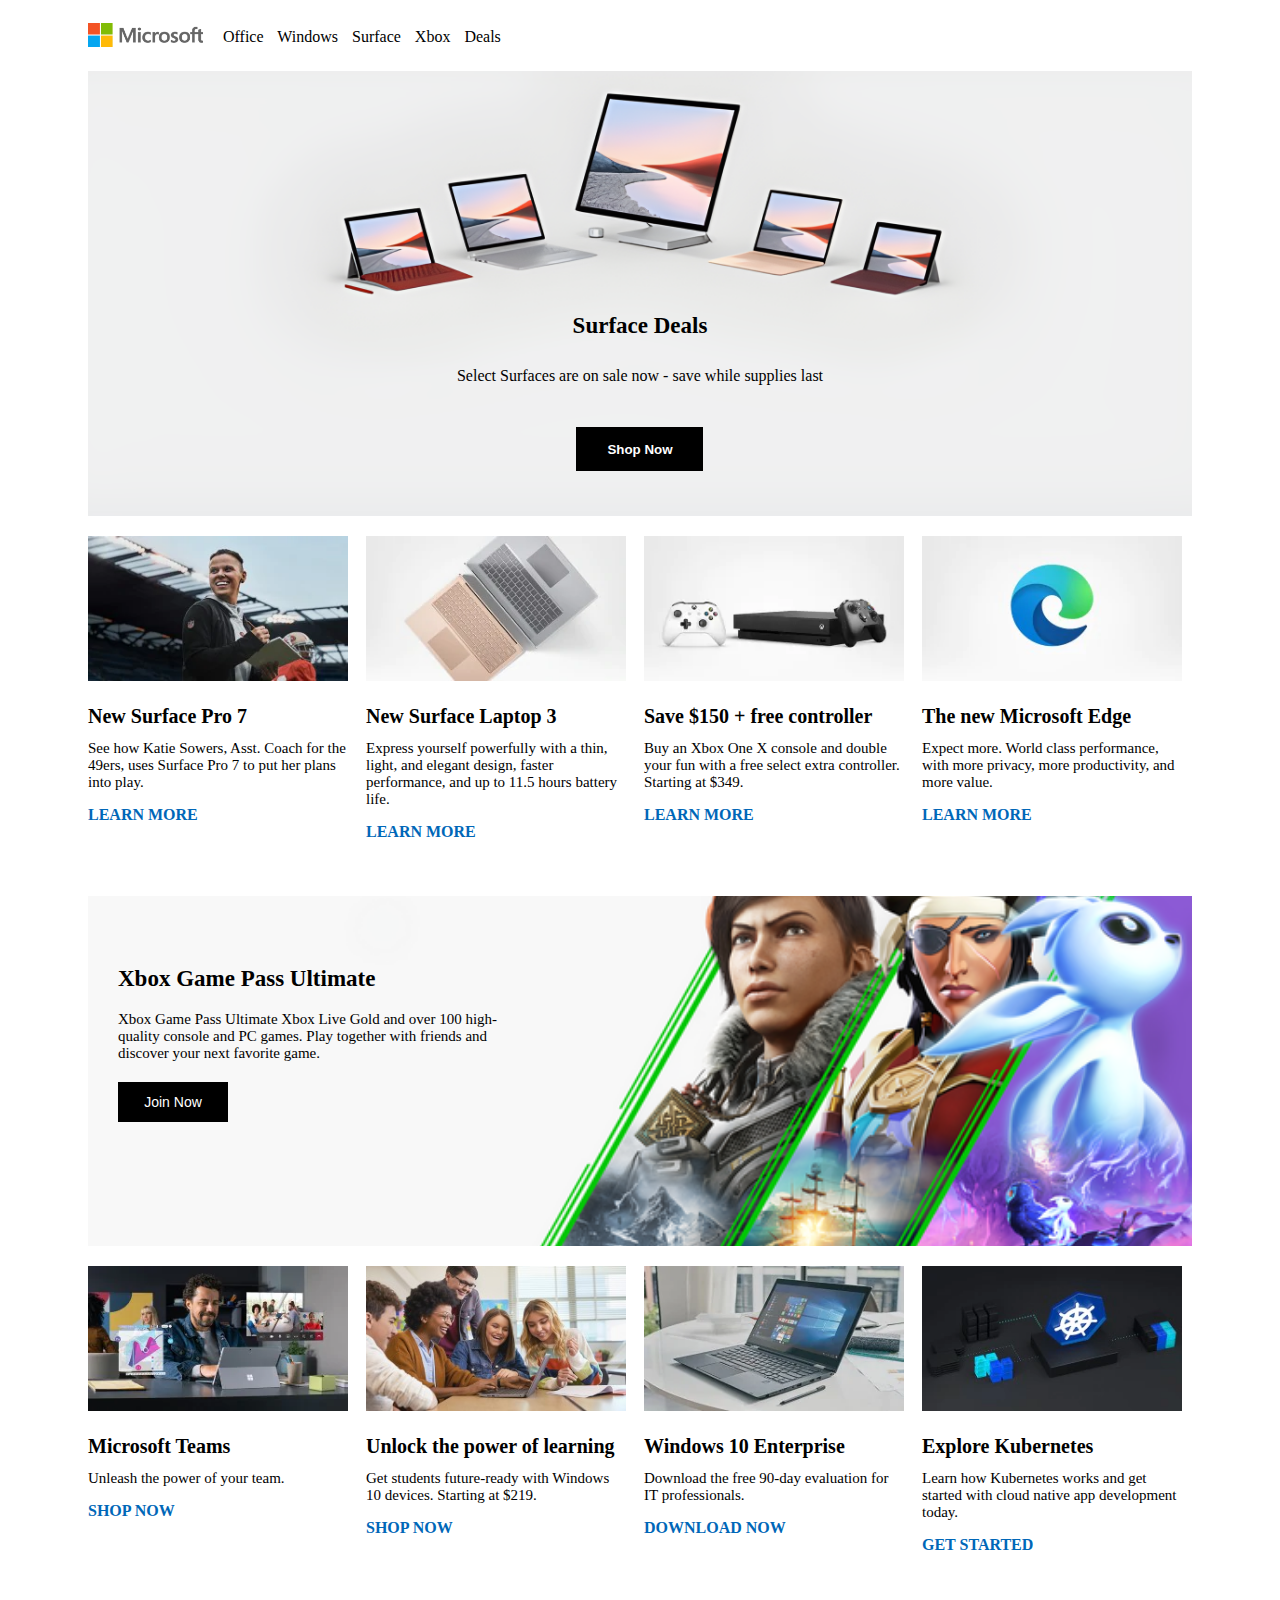
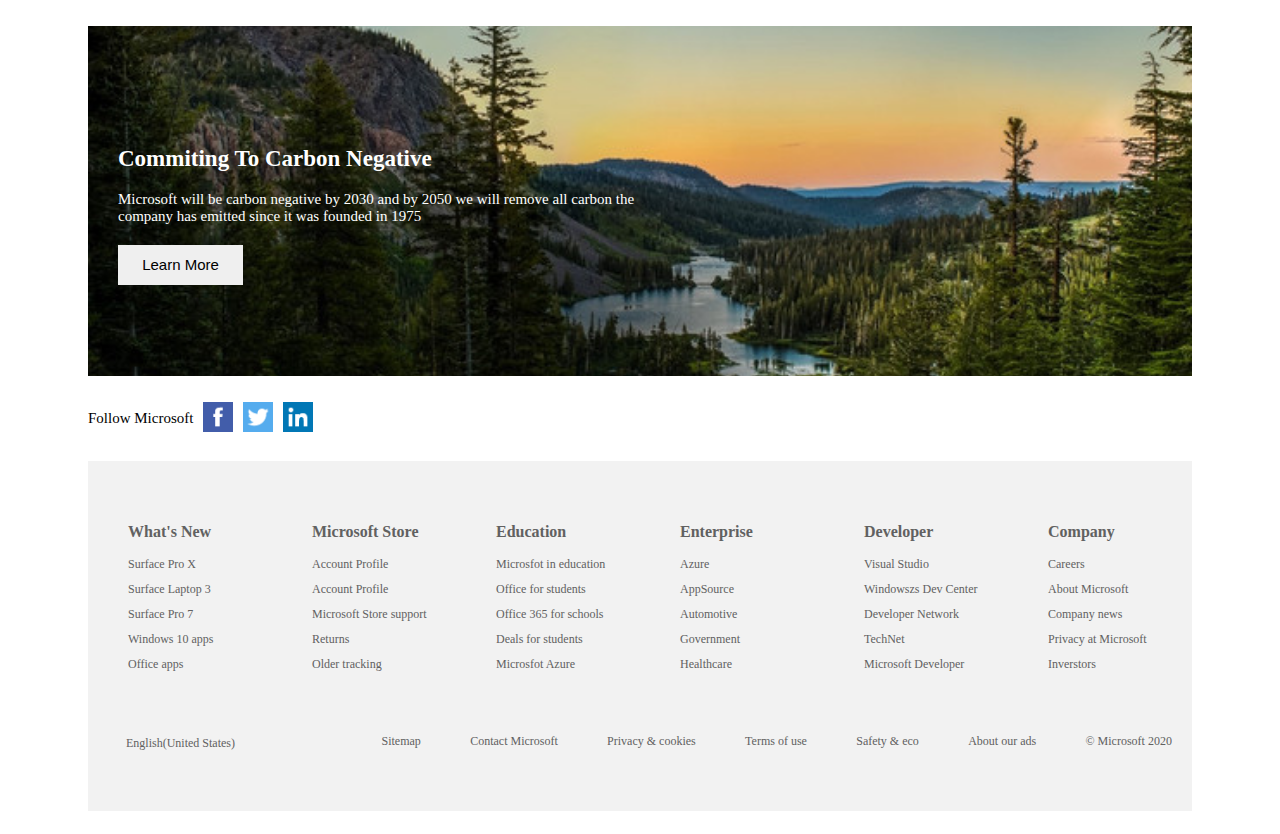
==== index.html @ 29ebc19a "ch" ====
<!DOCTYPE html>
<html lang="en">

  <head>
    <meta charset="UTF-8">
    <meta name="viewport" content="width=device-width, initial-scale=1.0">
    <title>First Project</title>
    <link rel="stylesheet" href="https://cdnjs.cloudflare.com/ajax/libs/font-awesome/6.5.2/css/all.min.css"
      integrity="sha512-SnH5WK+bZxgPHs44uWIX+LLJAJ9/2PkPKZ5QiAj6Ta86w+fsb2TkcmfRyVX3pBnMFcV7oQPJkl9QevSCWr3W6A=="
      crossorigin="anonymous" referrerpolicy="no-referrer" />
    <link rel="stylesheet" href="/index.css" type="text/css">
  </head>

  <body>
    <div class="header">

      <div class="main-nav">
        <div class="logo">
          <img src="/assets/img/logo.png" alt="">
        </div>
        <nav>
          <a href="#">Office</a>
          <a href="#">Windows</a>
          <a href="#">Surface</a>
          <a href="#">Xbox</a>
          <a href="#">Deals</a>
        </nav>
      </div>

      <div class="other-nav">
        <i class="fa-solid fa-magnifying-glass "></i>
        <i class="fa-solid fa-cart-shopping"></i>
      </div>

    </div>
    <div class="dis-section">
      <div class="dis-info">
        <h2>Surface Deals</h2>
        <p>Select Surfaces are on sale now - save while supplies last </p>
        <button type="button">Shop Now <i class="fa-solid fa-chevron-right"></i></button>
      </div>

    </div>


    <div class="first prods">
      <div class="one card">
        <img src="/assets/img/card1.png" alt="ms-team">
        <h3>New Surface Pro 7</h3>
        <p>See how Katie Sowers, Asst. Coach for the 49ers, uses Surface Pro 7 to put her plans into play.</p>
        <a href="#">LEARN MORE <i class="fa-solid fa-chevron-right"></i></a>
      </div>
      <div class="two card">
        <img src="/assets/img/card2.png" alt="ms-team">
        <h3>New Surface Laptop 3</h3>
        <p>Express yourself powerfully with a thin, light, and elegant design, faster performance, and up to 11.5 hours
          battery life.</p>
        <a href="#">LEARN MORE <i class="fa-solid fa-chevron-right"></i></a>
      </div>
      <div class="three card">
        <img src="/assets/img/card3.png" alt="ms-team">
        <h3>Save $150 + free controller</h3>
        <p>Buy an Xbox One X console and double your fun with a free select extra controller. Starting at $349.</p>
        <a href="#">LEARN MORE <i class="fa-solid fa-chevron-right"></i></a>
      </div>
      <div class="four card">
        <img src="/assets/img/card4.png" alt="ms-team">
        <h3>The new Microsoft Edge</h3>
        <p>Expect more. World class performance, with more privacy, more productivity, and more value.</p>
        <a href="#">LEARN MORE <i class="fa-solid fa-chevron-right"></i></a>
      </div>
    </div>


    <div class="xbox">
      <div class="xbox-info">
        <h2>Xbox Game Pass Ultimate</h2>
        <p>Xbox Game Pass Ultimate Xbox Live Gold and over 100 high-quality console and PC games. Play together with
          friends and discover your next favorite game.</p>
        <button>Join Now <i class="fa-solid fa-chevron-right"></i></button>
      </div>
    </div>


    <div class="second prods">
      <div class="one card">
        <img src="/assets/img/card5.png" alt="ms-team">
        <h3>Microsoft Teams</h3>
        <p>Unleash the power of your team.</p>
        <a href="#">SHOP NOW <i class="fa-solid fa-chevron-right"></i></a>
      </div>
      <div class="two card">
        <img src="/assets/img/card6.jpg" alt="ms-team">
        <h3>Unlock the power of learning</h3>
        <p>Get students future-ready with Windows 10 devices. Starting at $219.</p>
        <a href="#">SHOP NOW <i class="fa-solid fa-chevron-right"></i></a>
      </div>
      <div class="three card">
        <img src="/assets/img/card7.png" alt="ms-team">
        <h3>Windows 10 Enterprise</h3>
        <p>Download the free 90-day evaluation for IT professionals.</p>
        <a href="#">DOWNLOAD NOW <i class="fa-solid fa-chevron-right"></i></a>
      </div>
      <div class="four card">
        <img src="/assets/img/card8.png" alt="ms-team">
        <h3>Explore Kubernetes</h3>
        <p>Learn how Kubernetes works and get started with cloud native app development today.</p>
        <a href="#">GET STARTED <i class="fa-solid fa-chevron-right"></i></a>
      </div>
    </div>


    <div class="section">
      <div class="sec-content">
        <h2>Commiting To Carbon Negative</h2>
        <p>Microsoft will be carbon negative by 2030 and by 2050 we will remove all carbon the company has emitted since
          it was founded in 1975</p>
        <button>Learn More <i class="fa-solid fa-chevron-right"></i></button>
      </div>
    </div>


    <div class="social-links">
      <p>Follow Microsoft</p>
      <a href="#"><img src="/assets/img/social-fb.png" alt="Facebook"></a>
      <a href="#"><img src="/assets/img/social-twitter.png" alt="Twitter"></a>
      <a href="#"><img src="/assets/img/social-linkedin.png" alt="Linkedin"></a>
    </div>


    <div class="footer">
      <div class="innerfoot">
        <ul>
          <p>What's New</p>
          <a href="#">Surface Pro X</a>
          <a href="#">Surface Laptop 3</a>
          <a href="#">Surface Pro 7</a>
          <a href="#">Windows 10 apps</a>
          <a href="#">Office apps</a>
        </ul>
        <ul>
          <p>Microsoft Store</p>
          <a href="#">Account Profile</a>
          <a href="#">Account Profile</a>
          <a href="#">Microsoft Store support</a>
          <a href="#">Returns</a>
          <a href="#">Older tracking</a>
        </ul>
        <ul>
          <p>Education</p>
          <a href="#">Microsfot in education</a>
          <a href="#">Office for students</a>
          <a href="#">Office 365 for schools</a>
          <a href="#">Deals for students</a>
          <a href="#">Microsfot Azure</a>
        </ul>
        <ul>
          <p>Enterprise</p>
          <a href="#">Azure</a>
          <a href="#">AppSource</a>
          <a href="#">Automotive</a>
          <a href="#">Government</a>
          <a href="#">Healthcare</a>
        </ul>
        <ul>
          <p>Developer</p>
          <a href="#">Visual Studio</a>
          <a href="#">Windowszs Dev Center</a>
          <a href="#">Developer Network</a>
          <a href="#">TechNet</a>
          <a href="#">Microsoft Developer</a>
        </ul>
        <ul>
          <p>Company</p>
          <a href="#">Careers</a>
          <a href="#">About Microsoft</a>
          <a href="#">Company news</a>
          <a href="#">Privacy at Microsoft</a>
          <a href="#">Inverstors</a>
        </ul>
      </div>
      <div class="outerfoot">
        <div class="left">
          <i class="fa-solid fa-globe"></i>English(United States)
        </div>
        <div class="right">
          <div class="one part"><a href="#">Sitemap</a></div>
          <div class="two part"><a href="#">Contact Microsoft</a></div>
          <div class="three part"><a href="#">Privacy & cookies</a></div>
          <div class="four part"><a href="#">Terms of use</a></div>
          <div class="five part"><a href="#">Safety & eco</a></div>
          <div class="six part"><a href="#">About our ads</a></div>
          <div class="seven part"><a href="#">© Microsoft 2020</a></div>
        </div>
      </div>
    </div>
  </body>

</html>
---- index.css ----
{
  margin: 0;
  padding: 0;
  box-sizing: border-box;
}
body{
  padding: 15px 80px;
}
img {
  width: 100%;
}
.logo img {
  width: 115px;
  padding-right: 20px;
}

nav a {
  text-decoration: none;
  color: black;
  padding-right: 10px;
}

nav a:hover {
  text-decoration: underline solid black;
  text-decoration-thickness: 2px;
  text-underline-offset: 5px;

}

.header {
  display: flex;
  align-items: center;
  justify-content: space-between;
}

.main-nav {
  display: flex;
  align-items: center;
}

.other-nav i {
  padding-left: 10px;
}
.dis-section {
  height: 400px;
  width: 100%;
  background-image: url(/assets/img/showcase.jpg);
  background-repeat: no-repeat;
  background-size: cover;
  background-position: center;
  margin: 20px 0;
  display: flex;
  justify-content: center;
  align-items: end; 
  padding-bottom: 45px;
}

.dis-info {
  line-height: 2.5rem;
  text-align: center;
}
.dis-info h2{
  height: 34px;
  font-size: 23px;
  font-weight: 700;
  margin: 5px;
}

.dis-info button {
  height: 44px;
  width: 127px;
  border: none;
  background-color: black;
  color: white;
  padding: 10px 15px;
  font-weight: 700;
  margin-top: 15px;
}

.dis-info button:hover {
  background-color: #393939;
}


.prods{
  height: 330px;
  margin: 0 0 30px;
  display: flex;
  justify-content: space-between;
}
.prods .card{
  height: 305px;
  width: 260px;
  margin-right: 10px;
}
.card img{
height: 145px;
width: 100%;
background-size: cover;
margin: 0 0 20px;
}
.card h3{
  height: 25px;
  font-size: 20px;
  margin: 0 0 5px;
}
.card p{
  /* height: 70px; */
  font-size: 15px;
  margin: 10px 0 15px 0;
}
.card a{
  height: 35px;
  width: 110px;
  font-size: 16px;
  font-weight: 700;
  padding: 10px 0 0;
  color: #0067B8;
  text-decoration: none
}
.xbox{
  height: 350px;
  width: 100%;
  background-image: url(/assets/img/xbox.png);
  background-repeat: no-repeat;
  background-size: cover;
  background-position: center;
  margin-bottom: 20px;
  display: flex;
}
.xbox-info{
  height: 180px;
  width: 400px;
  padding: 50px 0 0 30px;
}
.xbox-info h2{
  font-size: 23px;
}
.xbox-info p{
  font-size: 15px;
  margin: 10px 0 20px;
}
.xbox-info button{
  height: 40px;
  width: 110px;
  background-color: black;
  font-size: 14px;
  color: white;
  border: none;
}
.xbox button:hover {
  background-color: #393939;
}
.section{
  height: 350px;
  width: 100%;
  background-image: url(/assets/img/carbon.jpg);
  background-repeat: no-repeat;
  background-size: cover;
  background-position: center;
  display: flex;
}
.sec-content{
  height: 170px;
  width: 560px;
  padding: 100px 0 0 30px;
}
.sec-content h2{
  font-size: 23px;
  color: #FFFFFF;
}
.sec-content p{
  font-size: 15px;
  color: #FFFFFF;
  margin: 10px 0 20px;
}
.sec-content button{
  height: 40px;
  width: 125px;
  font-size: 15px;
  font-weight: 500;
  border: none; 
}
.sec-content button:hover{
  background-color: #dcd3d3;
}
.social-links{
  height: 45px;
  margin: 20px 0;
  font-size: 15px;
  display: flex;
  align-items: center;
}
.social-links p{
  display: inline;
}
.social-links img{
  height: 30px;
  width: 30px;
  margin-left: 10px;
}
.footer{
  height: 350px;
  background-color: #F2F2F2;
}

.innerfoot{
  height: 200px;
  width: 100%;
  padding: 30px 10px 0 0;
  display: flex;
  justify-content: space-between;
}
ul{
  width: 150px;
}
ul p{
  font-size: 16px;
  font-weight: 700;
  color: #616161;
}
ul a{
  width: ;
  display: block;
  font-size: 12px;
  color: #616161;
  margin-top: 10px;
  text-decoration: none;
}
.outerfoot{
  height: 80px;
  padding: 10px 20px 10px 10px;
  display: flex;
  align-items: center;
  color: #616161;
font-size: 12px;
}
.left{
height: 25px;
width: 25%;
padding-left: 20px;
}
.left i{
  font-size: 20px;
  margin-right: 8px;
}
.right{
  width: 75%;
  display: flex;
  justify-content: space-between;
}
.part a{
  text-decoration: none;
  color: #616161;
}
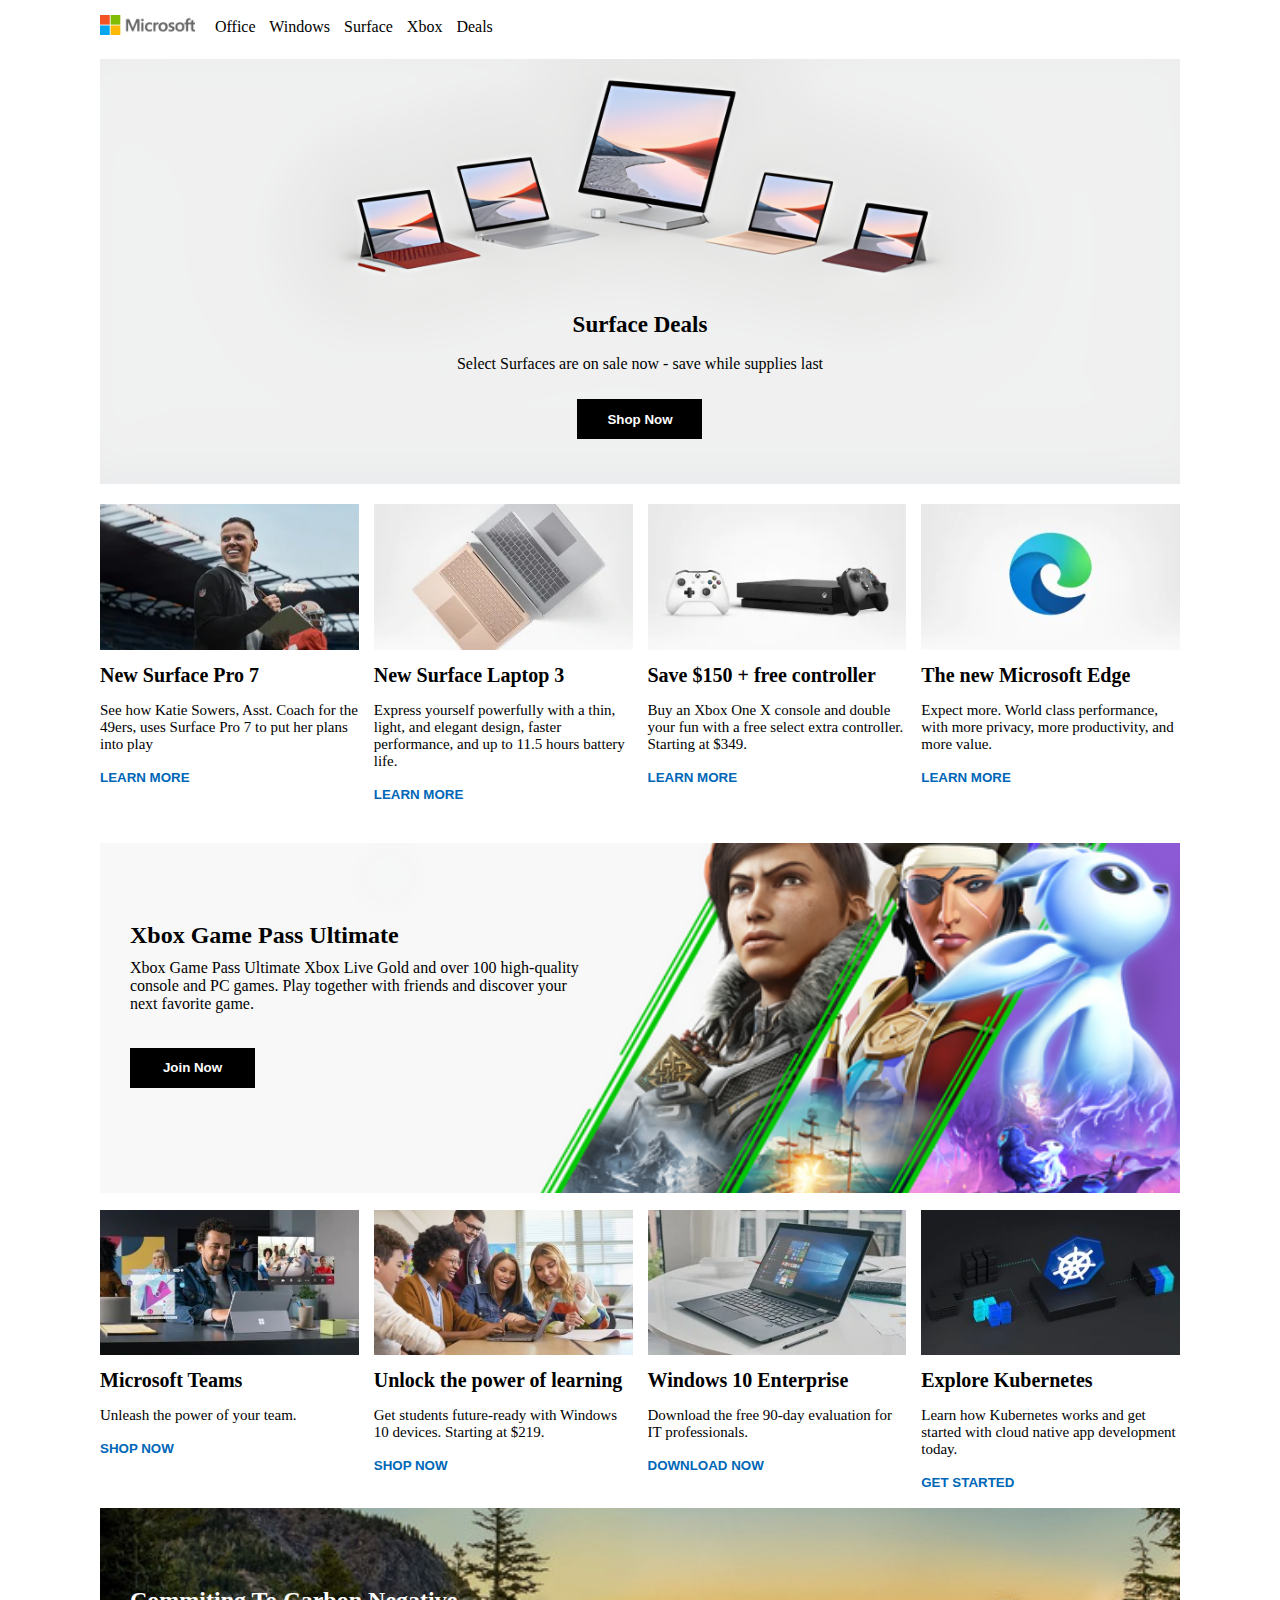
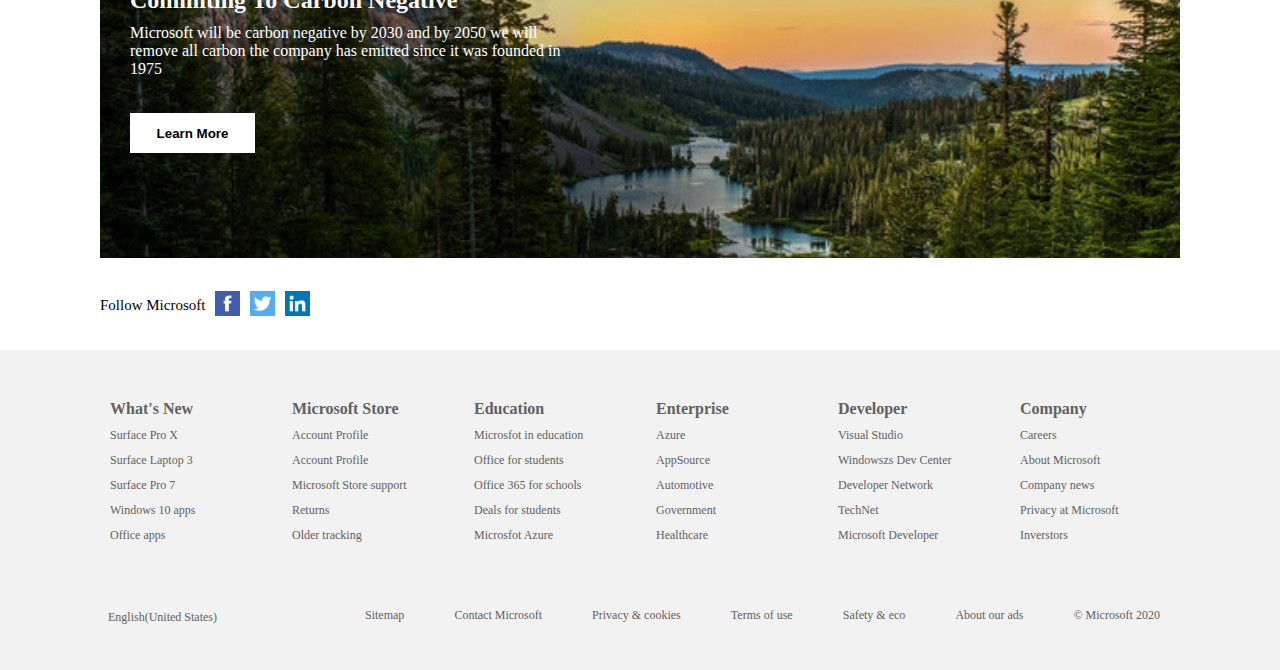
==== commit f72d29de: "new changes" ====
--- a/index.html
+++ b/index.html
@@ -12,121 +12,119 @@
   </head>
 
   <body>
-    <div class="header">
-
-      <div class="main-nav">
-        <div class="logo">
-          <img src="/assets/img/logo.png" alt="">
+    <div class="main">
+      <!-- header -->
+      <div class="header">
+        <div class="main-nav">
+          <div class="logo">
+            <img src="/assets/img/logo.png" alt="logo">
+          </div>
+          <nav>
+            <a href="#">Office</a>
+            <a href="#">Windows</a>
+            <a href="#">Surface</a>
+            <a href="#">Xbox</a>
+            <a href="#">Deals</a>
+          </nav>
         </div>
-        <nav>
-          <a href="#">Office</a>
-          <a href="#">Windows</a>
-          <a href="#">Surface</a>
-          <a href="#">Xbox</a>
-          <a href="#">Deals</a>
-        </nav>
+        <div class="other-nav">
+          <i class="fa-solid fa-magnifying-glass "></i>
+          <i class="fa-solid fa-cart-shopping"></i>
+        </div>
       </div>
 
-      <div class="other-nav">
-        <i class="fa-solid fa-magnifying-glass "></i>
-        <i class="fa-solid fa-cart-shopping"></i>
+      <!-- dis-section -->
+      <div class="dis-section">
+        <div class="dis-info">
+          <h2>Surface Deals</h2>
+          <p>Select Surfaces are on sale now - save while supplies last </p>
+          <button type="button" class="sec btn">Shop Now <i class="fa-solid fa-chevron-right"></i></button>
+        </div>
+      </div>
+
+      <!-- first-products -->
+      <div class="latest-prods">
+        <div class="prod">
+          <img src="/assets/img/card1.png" alt="card1">
+          <h2>New Surface Pro 7</h2>
+          <p>See how Katie Sowers, Asst. Coach for the 49ers, uses Surface Pro 7 to put her plans into play</p>
+          <button>Learn More <i class="fa-solid fa-chevron-right"></i></button>
+        </div>
+        <div class="prod">
+          <img src="/assets/img/card2.png" alt="card2">
+          <h2>New Surface Laptop 3</h2>
+          <p>Express yourself powerfully with a thin, light, and elegant design, faster performance, and up to 11.5
+            hours battery life.</p>
+          <button>Learn More <i class="fa-solid fa-chevron-right"></i></button>
+        </div>
+        <div class="prod">
+          <img src="/assets/img/card3.png" alt="card3">
+          <h2>Save $150 + free controller</h2>
+          <p>Buy an Xbox One X console and double your fun with a free select extra controller. Starting at $349.</p>
+          <button>Learn More <i class="fa-solid fa-chevron-right"></i></button>
+        </div>
+        <div class="prod">
+          <img src="/assets/img/card4.png" alt="card4">
+          <h2>The new Microsoft Edge</h2>
+          <p>Expect more. World class performance, with more privacy, more productivity, and more value.</p>
+          <button>Learn More <i class="fa-solid fa-chevron-right"></i></button>
+        </div>
+      </div>
+      <!-- x-box -->
+      <div class="xbox">
+        <div class="xbox-info">
+          <h2>Xbox Game Pass Ultimate</h2>
+          <p>Xbox Game Pass Ultimate Xbox Live Gold and over 100 high-quality console and PC games. Play together with
+            friends and discover your next favorite game.</p>
+          <button type="button" class="x-button btn">Join Now <i class="fa-solid fa-chevron-right"></i></button>
+        </div>
+      </div>
+      <!-- extra-products -->
+      <div class="latest-prods">
+        <div class="prod">
+          <img src="/assets/img/card5.png" alt="card5">
+          <h2>Microsoft Teams</h2>
+          <p>Unleash the power of your team.</p>
+          <button>Shop Now <i class="fa-solid fa-chevron-right"></i></button>
+        </div>
+        <div class="prod">
+          <img src="/assets/img/card6.jpg" alt="card6">
+          <h2>Unlock the power of learning</h2>
+          <p>Get students future-ready with Windows 10 devices. Starting at $219.</p>
+          <button>Shop Now<i class="fa-solid fa-chevron-right"></i></button>
+        </div>
+        <div class="prod">
+          <img src="/assets/img/card7.png" alt="card7">
+          <h2>Windows 10 Enterprise</h2>
+          <p>Download the free 90-day evaluation for IT professionals.</p>
+          <button>Download Now<i class="fa-solid fa-chevron-right"></i></button>
+        </div>
+        <div class="prod">
+          <img src="/assets/img/card8.png" alt="card8">
+          <h2>Explore Kubernetes</h2>
+          <p>Learn how Kubernetes works and get started with cloud native app development today.</p>
+          <button>Get Started <i class="fa-solid fa-chevron-right"></i></button>
+        </div>
+      </div>
+      <!-- carbon-section -->
+      <div class="section">
+        <div class="xbox-info">
+          <h2>Commiting To Carbon Negative</h2>
+          <p>Microsoft will be carbon negative by 2030 and by 2050 we will remove all carbon the company has emitted
+            since
+            it was founded in 1975</p>
+          <button class="sec-button btn">Learn More<i class="fa-solid fa-chevron-right"></i></button>
+        </div>
+      </div>
+      <!-- social-links -->
+      <div class="social-links">
+        <p>Follow Microsoft</p>
+        <a href="#"><img src="/assets/img/social-fb.png" alt="Facebook"></a>
+        <a href="#"><img src="/assets/img/social-twitter.png" alt="Twitter"></a>
+        <a href="#"><img src="/assets/img/social-linkedin.png" alt="Linkedin"></a>
       </div>
 
     </div>
-    <div class="dis-section">
-      <div class="dis-info">
-        <h2>Surface Deals</h2>
-        <p>Select Surfaces are on sale now - save while supplies last </p>
-        <button type="button">Shop Now <i class="fa-solid fa-chevron-right"></i></button>
-      </div>
-
-    </div>
-
-
-    <div class="first prods">
-      <div class="one card">
-        <img src="/assets/img/card1.png" alt="ms-team">
-        <h3>New Surface Pro 7</h3>
-        <p>See how Katie Sowers, Asst. Coach for the 49ers, uses Surface Pro 7 to put her plans into play.</p>
-        <a href="#">LEARN MORE <i class="fa-solid fa-chevron-right"></i></a>
-      </div>
-      <div class="two card">
-        <img src="/assets/img/card2.png" alt="ms-team">
-        <h3>New Surface Laptop 3</h3>
-        <p>Express yourself powerfully with a thin, light, and elegant design, faster performance, and up to 11.5 hours
-          battery life.</p>
-        <a href="#">LEARN MORE <i class="fa-solid fa-chevron-right"></i></a>
-      </div>
-      <div class="three card">
-        <img src="/assets/img/card3.png" alt="ms-team">
-        <h3>Save $150 + free controller</h3>
-        <p>Buy an Xbox One X console and double your fun with a free select extra controller. Starting at $349.</p>
-        <a href="#">LEARN MORE <i class="fa-solid fa-chevron-right"></i></a>
-      </div>
-      <div class="four card">
-        <img src="/assets/img/card4.png" alt="ms-team">
-        <h3>The new Microsoft Edge</h3>
-        <p>Expect more. World class performance, with more privacy, more productivity, and more value.</p>
-        <a href="#">LEARN MORE <i class="fa-solid fa-chevron-right"></i></a>
-      </div>
-    </div>
-
-
-    <div class="xbox">
-      <div class="xbox-info">
-        <h2>Xbox Game Pass Ultimate</h2>
-        <p>Xbox Game Pass Ultimate Xbox Live Gold and over 100 high-quality console and PC games. Play together with
-          friends and discover your next favorite game.</p>
-        <button>Join Now <i class="fa-solid fa-chevron-right"></i></button>
-      </div>
-    </div>
-
-
-    <div class="second prods">
-      <div class="one card">
-        <img src="/assets/img/card5.png" alt="ms-team">
-        <h3>Microsoft Teams</h3>
-        <p>Unleash the power of your team.</p>
-        <a href="#">SHOP NOW <i class="fa-solid fa-chevron-right"></i></a>
-      </div>
-      <div class="two card">
-        <img src="/assets/img/card6.jpg" alt="ms-team">
-        <h3>Unlock the power of learning</h3>
-        <p>Get students future-ready with Windows 10 devices. Starting at $219.</p>
-        <a href="#">SHOP NOW <i class="fa-solid fa-chevron-right"></i></a>
-      </div>
-      <div class="three card">
-        <img src="/assets/img/card7.png" alt="ms-team">
-        <h3>Windows 10 Enterprise</h3>
-        <p>Download the free 90-day evaluation for IT professionals.</p>
-        <a href="#">DOWNLOAD NOW <i class="fa-solid fa-chevron-right"></i></a>
-      </div>
-      <div class="four card">
-        <img src="/assets/img/card8.png" alt="ms-team">
-        <h3>Explore Kubernetes</h3>
-        <p>Learn how Kubernetes works and get started with cloud native app development today.</p>
-        <a href="#">GET STARTED <i class="fa-solid fa-chevron-right"></i></a>
-      </div>
-    </div>
-
-
-    <div class="section">
-      <div class="sec-content">
-        <h2>Commiting To Carbon Negative</h2>
-        <p>Microsoft will be carbon negative by 2030 and by 2050 we will remove all carbon the company has emitted since
-          it was founded in 1975</p>
-        <button>Learn More <i class="fa-solid fa-chevron-right"></i></button>
-      </div>
-    </div>
-
-
-    <div class="social-links">
-      <p>Follow Microsoft</p>
-      <a href="#"><img src="/assets/img/social-fb.png" alt="Facebook"></a>
-      <a href="#"><img src="/assets/img/social-twitter.png" alt="Twitter"></a>
-      <a href="#"><img src="/assets/img/social-linkedin.png" alt="Linkedin"></a>
-    </div>
-
 
     <div class="footer">
       <div class="innerfoot">
@@ -178,6 +176,7 @@
           <a href="#">Privacy at Microsoft</a>
           <a href="#">Inverstors</a>
         </ul>
+
       </div>
       <div class="outerfoot">
         <div class="left">
@@ -192,6 +191,7 @@
           <div class="six part"><a href="#">About our ads</a></div>
           <div class="seven part"><a href="#">© Microsoft 2020</a></div>
         </div>
+
       </div>
     </div>
   </body>
--- a/index.css
+++ b/index.css
@@ -1,12 +1,20 @@
-{
+*{
   margin: 0;
   padding: 0;
   box-sizing: border-box;
 }
-body{
-  padding: 15px 80px;
-}
-img {
+ .main{
+  padding: 15px 100px;
+  display: flex;
+  flex-direction: column;
+} 
+.header{
+  width: 100%;
+  align-items: center;
+ justify-content: space-between;
+  display: flex;
+}
+img {justify-content: space-evenly;
   width: 100%;
 }
 .logo img {
@@ -24,25 +32,16 @@
   text-decoration: underline solid black;
   text-decoration-thickness: 2px;
   text-underline-offset: 5px;
-
-}
-
-.header {
-  display: flex;
-  align-items: center;
-  justify-content: space-between;
-}
-
+}
 .main-nav {
   display: flex;
   align-items: center;
 }
-
 .other-nav i {
   padding-left: 10px;
 }
 .dis-section {
-  height: 400px;
+  height: 425px;
   width: 100%;
   background-image: url(/assets/img/showcase.jpg);
   background-repeat: no-repeat;
@@ -54,7 +53,6 @@
   align-items: end; 
   padding-bottom: 45px;
 }
-
 .dis-info {
   line-height: 2.5rem;
   text-align: center;
@@ -66,9 +64,9 @@
   margin: 5px;
 }
 
-.dis-info button {
-  height: 44px;
-  width: 127px;
+.btn {
+  height: 40px;
+  width: 125px;
   border: none;
   background-color: black;
   color: white;
@@ -81,133 +79,96 @@
   background-color: #393939;
 }
 
-
-.prods{
-  height: 330px;
-  margin: 0 0 30px;
-  display: flex;
-  justify-content: space-between;
-}
-.prods .card{
-  height: 305px;
-  width: 260px;
-  margin-right: 10px;
-}
-.card img{
-height: 145px;
-width: 100%;
-background-size: cover;
-margin: 0 0 20px;
-}
-.card h3{
-  height: 25px;
+.latest-prods {
+  display: grid;
+  grid-template-columns: repeat(auto-fit, minmax(200px, 1fr));
+  gap: 15px;
+}
+.prod h2{
   font-size: 20px;
-  margin: 0 0 5px;
-}
-.card p{
-  /* height: 70px; */
+}
+.prod img {
+  margin-bottom: 10px;
+}
+
+.prod p {
+  margin: 15px 0;
   font-size: 15px;
-  margin: 10px 0 15px 0;
-}
-.card a{
-  height: 35px;
-  width: 110px;
-  font-size: 16px;
-  font-weight: 700;
-  padding: 10px 0 0;
+}
+
+.prod button {
+  border: none;
+  background-color: transparent;
+  text-transform: uppercase;
   color: #0067B8;
-  text-decoration: none
-}
-.xbox{
+  font-weight: 700;
+}
+.xbox {
   height: 350px;
   width: 100%;
-  background-image: url(/assets/img/xbox.png);
-  background-repeat: no-repeat;
+  background-image: url('/assets/img/xbox.png');
   background-size: cover;
   background-position: center;
-  margin-bottom: 20px;
-  display: flex;
-}
-.xbox-info{
-  height: 180px;
-  width: 400px;
-  padding: 50px 0 0 30px;
-}
-.xbox-info h2{
-  font-size: 23px;
-}
-.xbox-info p{
-  font-size: 15px;
-  margin: 10px 0 20px;
-}
-.xbox-info button{
-  height: 40px;
-  width: 110px;
-  background-color: black;
-  font-size: 14px;
-  color: white;
-  border: none;
-}
-.xbox button:hover {
+  background-repeat: no-repeat;
+  margin: 40px 0 17px 0;
+}
+
+.xbox-info {
+  padding: 79px 0 0 30px;
+  width: 45%;
+}
+
+.xbox h2 {
+  margin-bottom: 10px;
+}
+.xbox-info button:hover {
   background-color: #393939;
 }
-.section{
+
+.section {
   height: 350px;
   width: 100%;
-  background-image: url(/assets/img/carbon.jpg);
-  background-repeat: no-repeat;
+  background-image: url('/assets/img/carbon.jpg');
   background-size: cover;
   background-position: center;
-  display: flex;
-}
-.sec-content{
-  height: 170px;
-  width: 560px;
-  padding: 100px 0 0 30px;
-}
-.sec-content h2{
-  font-size: 23px;
+  background-repeat: no-repeat;
+  margin: 17px 0;
   color: #FFFFFF;
 }
-.sec-content p{
+.xbox-info p{
+  margin: 10px 0 20px;
+} 
+.sec-button {
+  background-color: white;
+  color: black;
+}
+.section button:hover{
+  background-color: #DDDDDC;
+  color: #30302F;
+}
+
+.social-links{
+  height: 40px;
+  margin: 10px 0;
   font-size: 15px;
-  color: #FFFFFF;
-  margin: 10px 0 20px;
-}
-.sec-content button{
-  height: 40px;
-  width: 125px;
-  font-size: 15px;
-  font-weight: 500;
-  border: none; 
-}
-.sec-content button:hover{
-  background-color: #dcd3d3;
-}
-.social-links{
-  height: 45px;
-  margin: 20px 0;
-  font-size: 15px;
-  display: flex;
-  align-items: center;
-}
-.social-links p{
-  display: inline;
+  display: flex;
+  align-items: center;
 }
 .social-links img{
-  height: 30px;
-  width: 30px;
+  height: 25px;
+  width: 25px;
   margin-left: 10px;
 }
+
 .footer{
-  height: 350px;
+  height: 320px;
+  padding: 30px 100px;
   background-color: #F2F2F2;
 }
-
 .innerfoot{
   height: 200px;
   width: 100%;
-  padding: 30px 10px 0 0;
+  padding: 20px 10px 0 10px;
   display: flex;
   justify-content: space-between;
 }
@@ -218,6 +179,7 @@
   font-size: 16px;
   font-weight: 700;
   color: #616161;
+  margin-bottom: 10px;
 }
 ul a{
   width: ;
@@ -227,31 +189,35 @@
   margin-top: 10px;
   text-decoration: none;
 }
+
 .outerfoot{
   height: 80px;
-  padding: 10px 20px 10px 10px;
+  padding: 0 20px 10px 0;
+  width: 100%;
   display: flex;
   align-items: center;
   color: #616161;
-font-size: 12px;
+  font-size: 12px;
 }
 .left{
-height: 25px;
-width: 25%;
-padding-left: 20px;
-}
-.left i{
-  font-size: 20px;
-  margin-right: 8px;
-}
-.right{
-  width: 75%;
-  display: flex;
-  justify-content: space-between;
-}
-.part a{
-  text-decoration: none;
-  color: #616161;
-}
-
-
+  height: 25px;
+  width: 25%;
+  }
+  .left i{
+    font-size: 20px;
+    margin-right: 8px;
+  }
+  .right{
+    width: 75%;
+    display: flex;
+    justify-content: space-between;
+    flex-wrap: wrap;
+  }
+  .part a{
+    text-decoration: none;
+    color: #616161;
+  }
+  
+
+
+
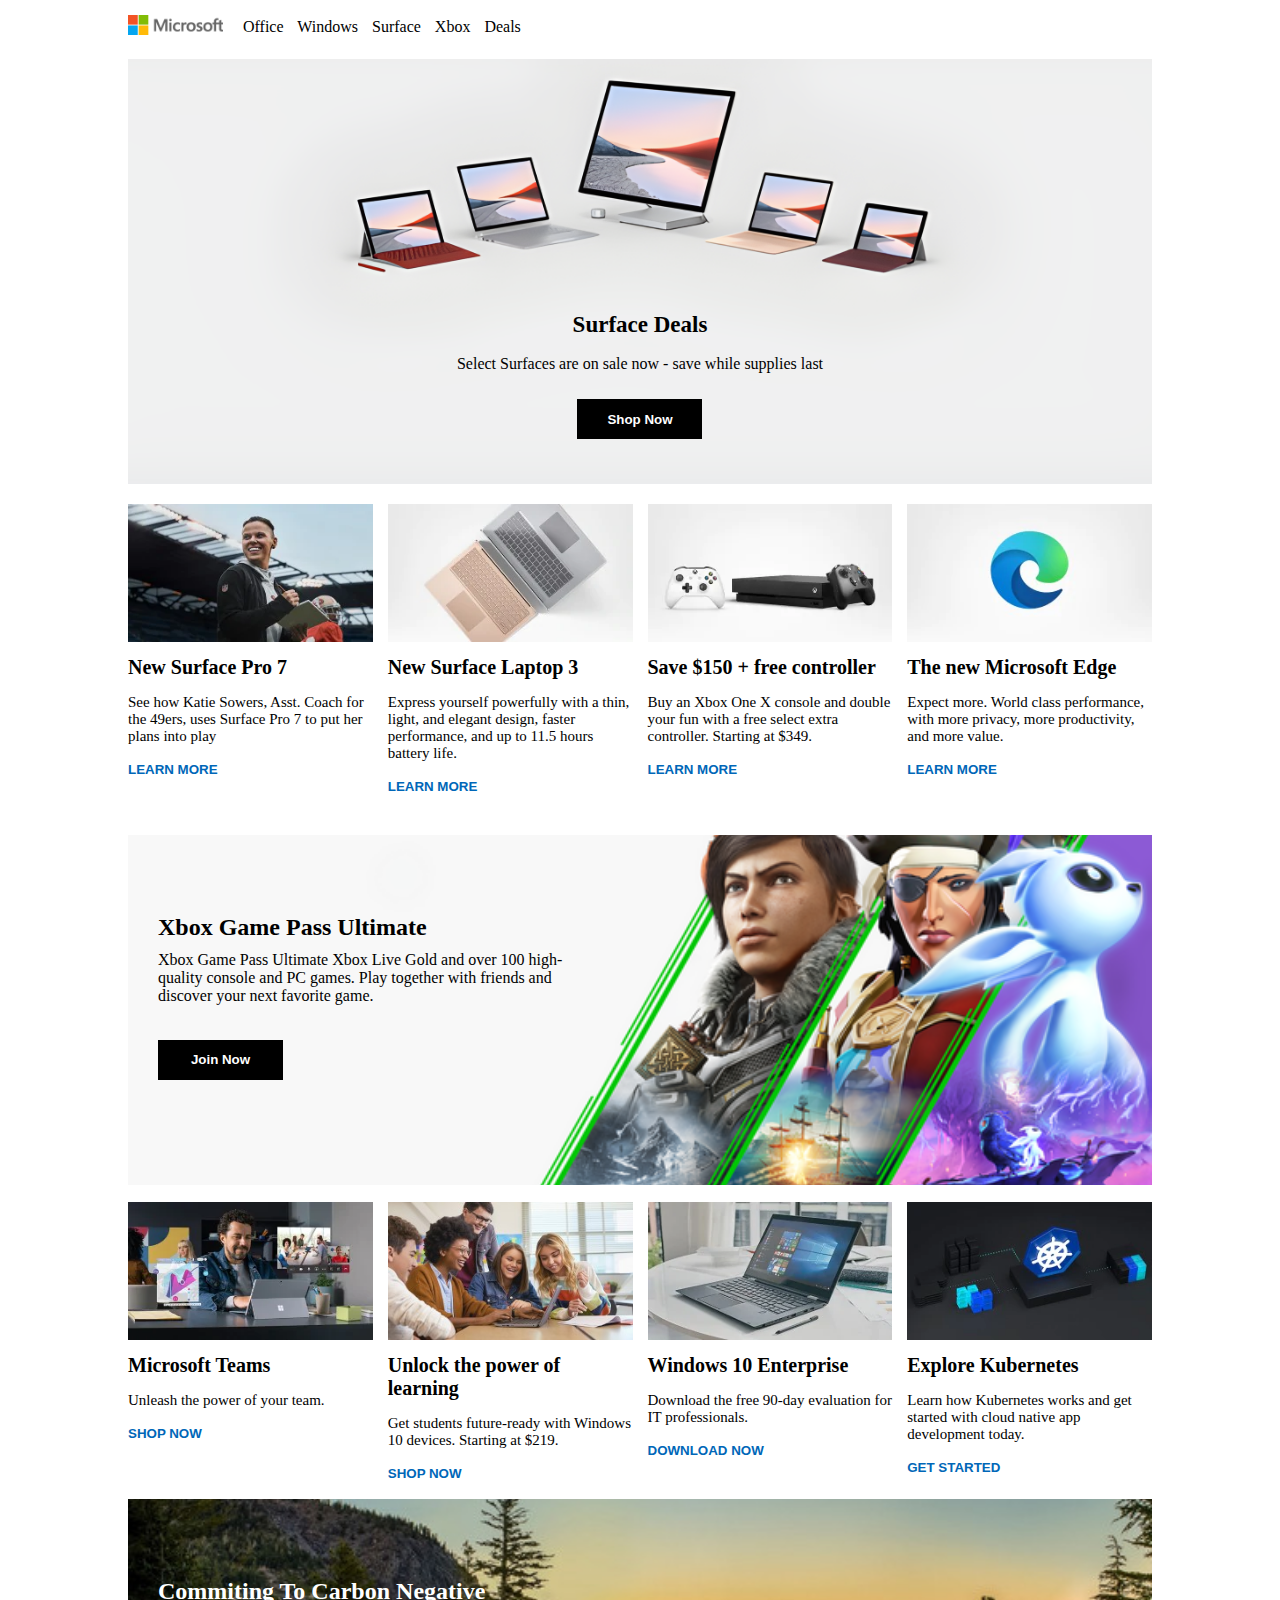
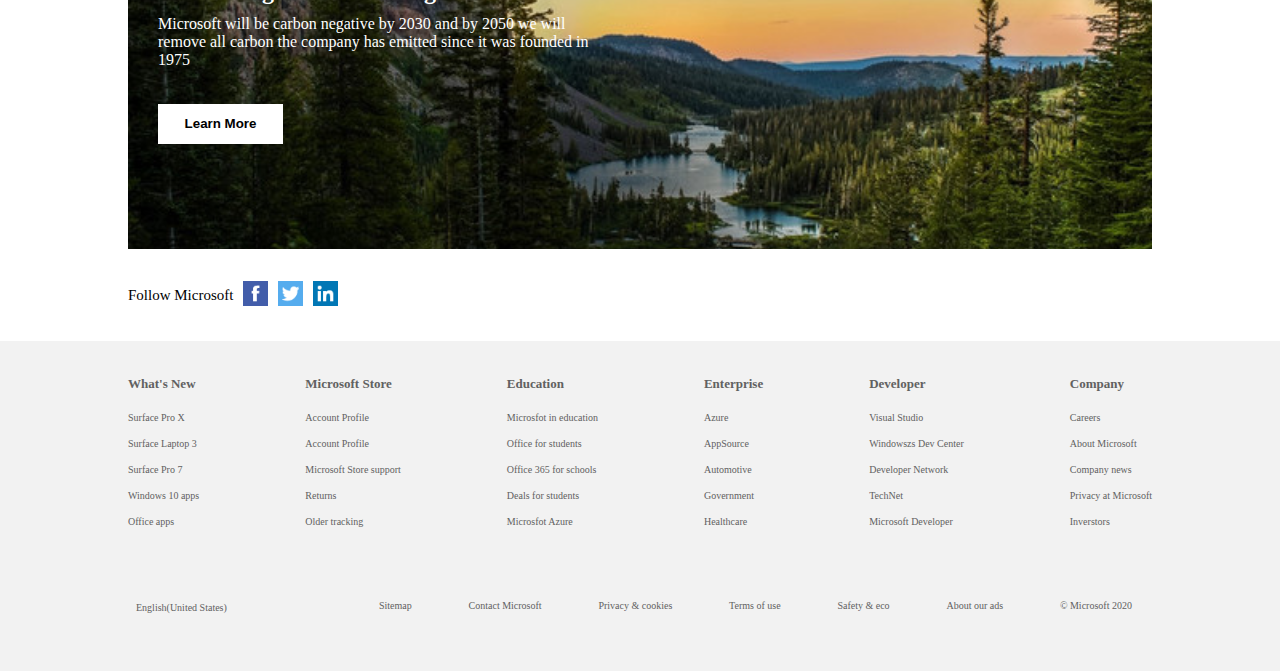
==== commit 81da325e: "changes again" ====
--- a/index.html
+++ b/index.html
@@ -30,6 +30,7 @@
         <div class="other-nav">
           <i class="fa-solid fa-magnifying-glass "></i>
           <i class="fa-solid fa-cart-shopping"></i>
+          <i class="fa-solid fa-bars" id="menu"></i>
         </div>
       </div>
 
@@ -128,55 +129,72 @@
 
     <div class="footer">
       <div class="innerfoot">
-        <ul>
-          <p>What's New</p>
-          <a href="#">Surface Pro X</a>
-          <a href="#">Surface Laptop 3</a>
-          <a href="#">Surface Pro 7</a>
-          <a href="#">Windows 10 apps</a>
-          <a href="#">Office apps</a>
-        </ul>
-        <ul>
-          <p>Microsoft Store</p>
-          <a href="#">Account Profile</a>
-          <a href="#">Account Profile</a>
-          <a href="#">Microsoft Store support</a>
-          <a href="#">Returns</a>
-          <a href="#">Older tracking</a>
-        </ul>
-        <ul>
-          <p>Education</p>
-          <a href="#">Microsfot in education</a>
-          <a href="#">Office for students</a>
-          <a href="#">Office 365 for schools</a>
-          <a href="#">Deals for students</a>
-          <a href="#">Microsfot Azure</a>
-        </ul>
-        <ul>
-          <p>Enterprise</p>
-          <a href="#">Azure</a>
-          <a href="#">AppSource</a>
-          <a href="#">Automotive</a>
-          <a href="#">Government</a>
-          <a href="#">Healthcare</a>
-        </ul>
-        <ul>
-          <p>Developer</p>
-          <a href="#">Visual Studio</a>
-          <a href="#">Windowszs Dev Center</a>
-          <a href="#">Developer Network</a>
-          <a href="#">TechNet</a>
-          <a href="#">Microsoft Developer</a>
-        </ul>
-        <ul>
-          <p>Company</p>
-          <a href="#">Careers</a>
-          <a href="#">About Microsoft</a>
-          <a href="#">Company news</a>
-          <a href="#">Privacy at Microsoft</a>
-          <a href="#">Inverstors</a>
-        </ul>
-
+
+        <div class="first inner">
+          <ul>
+            <p>What's New</p>
+            <a href="#">Surface Pro X</a>
+            <a href="#">Surface Laptop 3</a>
+            <a href="#">Surface Pro 7</a>
+            <a href="#">Windows 10 apps</a>
+            <a href="#">Office apps</a>
+          </ul>
+        </div>
+
+        <div class="second inner">
+          <ul>
+            <p>Microsoft Store</p>
+            <a href="#">Account Profile</a>
+            <a href="#">Account Profile</a>
+            <a href="#">Microsoft Store support</a>
+            <a href="#">Returns</a>
+            <a href="#">Older tracking</a>
+          </ul>
+        </div>
+
+        <div class="third inner">
+          <ul>
+            <p>Education</p>
+            <a href="#">Microsfot in education</a>
+            <a href="#">Office for students</a>
+            <a href="#">Office 365 for schools</a>
+            <a href="#">Deals for students</a>
+            <a href="#">Microsfot Azure</a>
+          </ul>
+        </div>
+
+        <div class="fourth inner">
+          <ul>
+            <p>Enterprise</p>
+            <a href="#">Azure</a>
+            <a href="#">AppSource</a>
+            <a href="#">Automotive</a>
+            <a href="#">Government</a>
+            <a href="#">Healthcare</a>
+          </ul>
+        </div>
+
+        <div class="fifth inner">
+          <ul>
+            <p>Developer</p>
+            <a href="#">Visual Studio</a>
+            <a href="#">Windowszs Dev Center</a>
+            <a href="#">Developer Network</a>
+            <a href="#">TechNet</a>
+            <a href="#">Microsoft Developer</a>
+          </ul>
+        </div>
+
+        <div class="sixth inner">
+          <ul>
+            <p>Company</p>
+            <a href="#">Careers</a>
+            <a href="#">About Microsoft</a>
+            <a href="#">Company news</a>
+            <a href="#">Privacy at Microsoft</a>
+            <a href="#">Inverstors</a>
+          </ul>
+        </div>
       </div>
       <div class="outerfoot">
         <div class="left">
--- a/index.css
+++ b/index.css
@@ -4,7 +4,7 @@
   box-sizing: border-box;
 }
  .main{
-  padding: 15px 100px;
+  padding: 15px 10%;
   display: flex;
   flex-direction: column;
 } 
@@ -38,7 +38,10 @@
   align-items: center;
 }
 .other-nav i {
-  padding-left: 10px;
+  padding-left: 11px;
+}
+.other-nav #menu{
+  display: none;
 }
 .dis-section {
   height: 425px;
@@ -161,32 +164,31 @@
 }
 
 .footer{
-  height: 320px;
-  padding: 30px 100px;
+  height: 330px;
+  width: 100%;
+  padding: 35px 10% 0 10%;
   background-color: #F2F2F2;
 }
 .innerfoot{
-  height: 200px;
-  width: 100%;
-  padding: 20px 10px 0 10px;
+  height: 180px;
   display: flex;
   justify-content: space-between;
-}
-ul{
-  width: 150px;
-}
+  column-gap: 8px;
+  margin-bottom: 15px; 
+}
+ 
 ul p{
-  font-size: 16px;
+  font-size: 13px;
   font-weight: 700;
   color: #616161;
-  margin-bottom: 10px;
+  margin-bottom: 20px;
 }
 ul a{
   width: ;
   display: block;
-  font-size: 12px;
+  font-size: 10px;
   color: #616161;
-  margin-top: 10px;
+  margin-bottom: 15px;
   text-decoration: none;
 }
 
@@ -197,7 +199,7 @@
   display: flex;
   align-items: center;
   color: #616161;
-  font-size: 12px;
+  font-size: 10px;
 }
 .left{
   height: 25px;
@@ -212,12 +214,73 @@
     display: flex;
     justify-content: space-between;
     flex-wrap: wrap;
+    row-gap: 5px; 
+    column-gap: 5px;
   }
   .part a{
     text-decoration: none;
     color: #616161;
   }
-  
-
-
-
+  /* Media_query */
+   @media (max-width: 700px) {
+    .footer{
+      padding: 20px 4% 5px 4%;
+      background-color: #F2F2F2;
+    }
+  }
+
+
+
+  @media (max-width: 620px){
+    .xbox-info {
+      padding: 25px 0 0 30px;
+    }  
+.footer{
+  height: 680px;
+  width: 100%;
+}
+.innerfoot{
+  height: 550px;
+  display: grid;
+  grid-template-columns: repeat(auto-fit, minmax(250px, 1fr));
+  gap: 15px;
+}
+.outerfoot{
+  height: 100px;
+  padding: 20px 0;
+}
+  }
+
+
+@media (max-width: 590px) {
+  nav{
+    display: none;
+  }
+ .other-nav #menu{
+  display: inline;
+ }
+  .footer{
+    height: 1230px;
+    width: 100%;
+  }
+  .innerfoot{
+    height: 1100px;
+  }
+  .outerfoot{
+    height: 100px;
+    padding: 20px 0;
+  }
+}
+
+@media (max-width: 480px){
+  .xbox-info {
+    padding: 50px 0 0 30px;
+    width: 100%;
+  }
+  .xbox-info p {
+    display: none;
+  }
+}
+
+
+
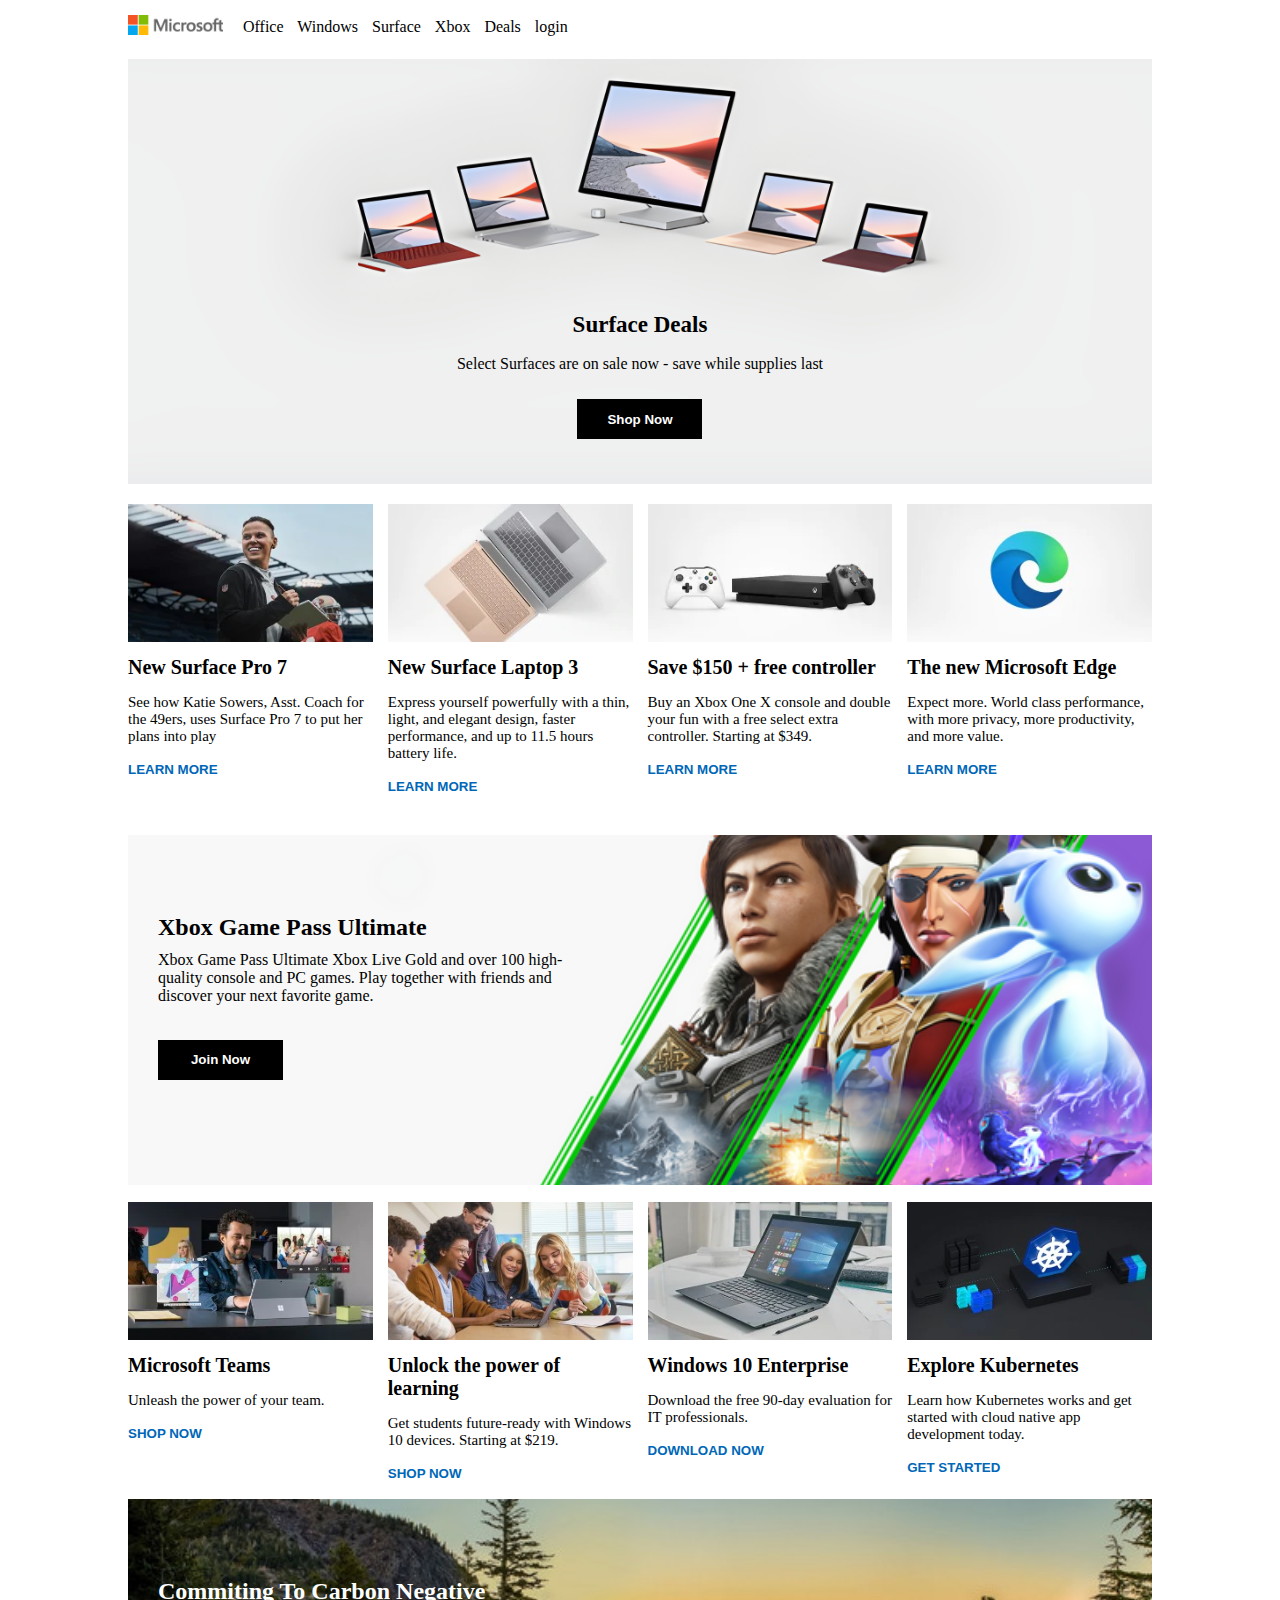
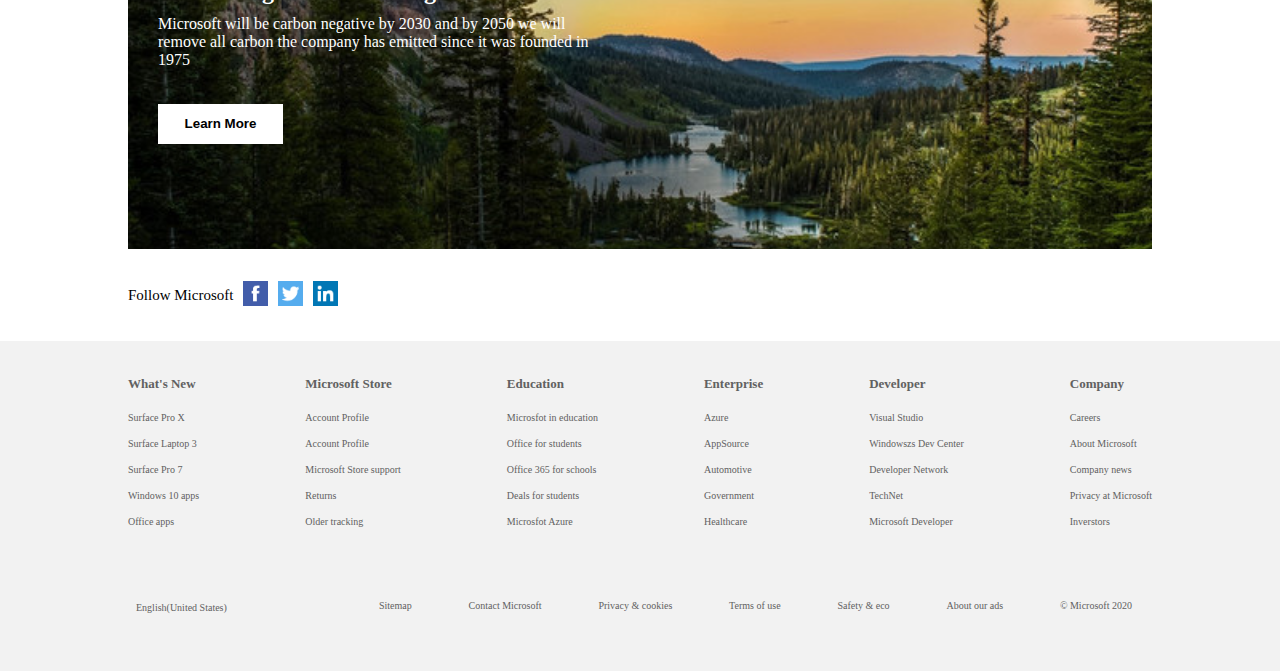
==== commit 97fae4cc: "feat: login" ====
--- a/index.html
+++ b/index.html
@@ -25,14 +25,32 @@
             <a href="#">Surface</a>
             <a href="#">Xbox</a>
             <a href="#">Deals</a>
+            <a href="/login.html">login</a>
           </nav>
         </div>
         <div class="other-nav">
           <i class="fa-solid fa-magnifying-glass "></i>
           <i class="fa-solid fa-cart-shopping"></i>
-          <i class="fa-solid fa-bars" id="menu"></i>
-        </div>
-      </div>
+          <span class="menu"><i class="fa-solid fa-bars"></i></span>
+        </div>
+      </div>
+
+      <!-- hamburger-menu -->
+      <div class="ham-menu">
+        <ul>
+          <a href="#">Office</a>
+          <hr>
+          <a href="#">Windows</a>
+          <hr>
+          <a href="#">Surface</a>
+          <hr>
+          <a href="#">Xbox</a>
+          <hr>
+          <a href="#">Deals</a>
+        </ul>
+      </div>
+
+
 
       <!-- dis-section -->
       <div class="dis-section">
@@ -212,6 +230,8 @@
 
       </div>
     </div>
+
+    <script src="index.js"></script>
   </body>
 
 </html>--- a/index.css
+++ b/index.css
@@ -40,7 +40,7 @@
 .other-nav i {
   padding-left: 11px;
 }
-.other-nav #menu{
+.other-nav .menu{
   display: none;
 }
 .dis-section {
@@ -251,12 +251,24 @@
 }
   }
 
-
-@media (max-width: 590px) {
+  .ham-menu.show a{
+    width: 100%;
+    color: black;
+    font-size: 20px;
+    margin-top: 20px;
+    text-align: center;
+    display: block;
+  }
+
+  .ham-menu.hide{
+    display: none;
+  }
+
+@media (max-width: 595px) {
   nav{
     display: none;
   }
- .other-nav #menu{
+ .other-nav .menu{
   display: inline;
  }
   .footer{
